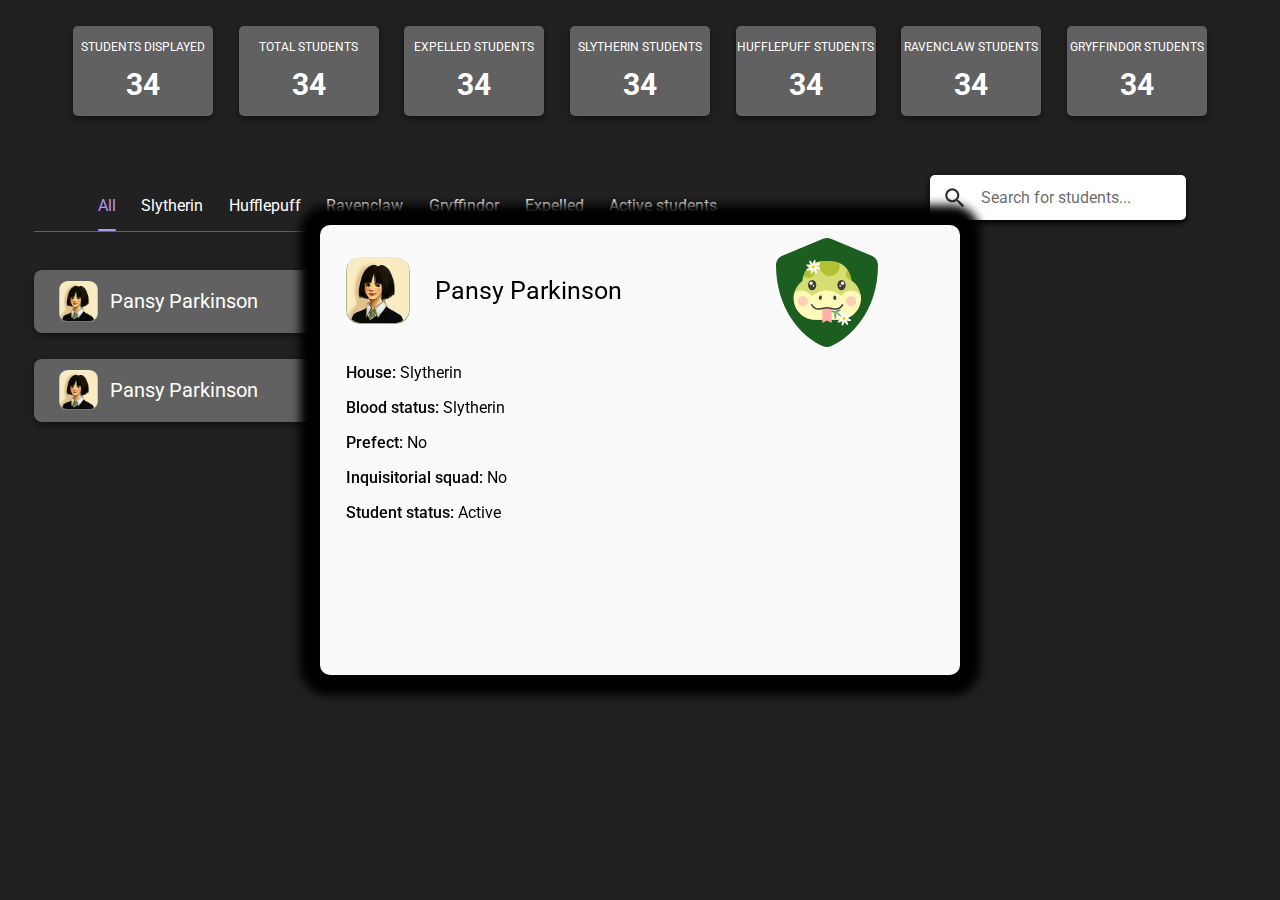
==== hogwarts-data/design.html @ 780675cd "modal content (fixed) done" ====
<!DOCTYPE html>
<html lang="en">
  <head>
    <meta charset="UTF-8" />
    <meta http-equiv="X-UA-Compatible" content="IE=edge" />
    <meta name="viewport" content="width=device-width, initial-scale=1.0" />
    <title>Hogwarts Student List</title>
    <link rel="stylesheet" href="design.css" />
  </head>
  <body>
    <header>
      <div class="hogwarts-info-wrap">
        <div class="hogwarts-info-box">
          <p class="hogwarts-info-title">STUDENTS DISPLAYED</p>
          <p class="hogwarts-info-number">34</p>
        </div>

        <div class="hogwarts-info-box">
          <p class="hogwarts-info-title">TOTAL STUDENTS</p>
          <p class="hogwarts-info-number">34</p>
        </div>

        <div class="hogwarts-info-box">
          <p class="hogwarts-info-title">EXPELLED STUDENTS</p>
          <p class="hogwarts-info-number">34</p>
        </div>

        <div class="hogwarts-info-box">
          <p class="hogwarts-info-title">SLYTHERIN STUDENTS</p>
          <p class="hogwarts-info-number">34</p>
        </div>

        <div class="hogwarts-info-box">
          <p class="hogwarts-info-title">HUFFLEPUFF STUDENTS</p>
          <p class="hogwarts-info-number">34</p>
        </div>

        <div class="hogwarts-info-box">
          <p class="hogwarts-info-title">RAVENCLAW STUDENTS</p>
          <p class="hogwarts-info-number">34</p>
        </div>

        <div class="hogwarts-info-box">
          <p class="hogwarts-info-title">GRYFFINDOR STUDENTS</p>
          <p class="hogwarts-info-number">34</p>
        </div>
      </div>
    </header>
    <main>
      <div class="category-search-wrap">
        <div class="student-category-wrap">
          <div class="student-category-line-wrap">
            <div class="student-category-list">
              <p class="category active-category">All</p>
              <p class="category">Slytherin</p>
              <p class="category">Hufflepuff</p>
              <p class="category">Ravenclaw</p>
              <p class="category">Gryffindor</p>
              <p class="category">Expelled</p>
              <p class="category">Active students</p>
            </div>
            <div class="category-line-under"></div>
          </div>
        </div>

        <div class="search-wrap">
          <div class="search-bar">
            <img src="images2/search.svg" class="search-icon" />
            <p class="search-text">Search for students...</p>
          </div>
        </div>
      </div>

      <div class="studentlist-wrap">
        <div class="student-box">
          <img class="student-pic" src="images/parkinson_p.png" />
          <p class="student-name">Pansy Parkinson</p>
          <p class="student-house">Slytherin</p>
        </div>
        <div class="student-box">
          <img class="student-pic" src="images/parkinson_p.png" />
          <p class="student-name">Pansy Parkinson</p>
          <p class="student-house">Slytherin</p>
        </div>
      </div>

      <div class="modal-wrap">
        <div class="modal-box">
          <div class="leftinfo-crestright">
            <div class="pic-name-wrap">
              <img src="images/parkinson_p.png" class="modal-student-pic" />
              <p class="modal-student-name">Pansy Parkinson</p>
            </div>

            <img src="images2/slytherin-crest.svg" class="house-crest" />
          </div>

          <div class="modal-info-wrap">
            <p class="modal-info">
              House: <span class="info-span">Slytherin</span>
            </p>

            <p class="modal-info">
              Blood status: <span class="info-span">Slytherin</span>
            </p>

            <p class="modal-info">Prefect: <span class="info-span">No</span></p>

            <p class="modal-info">
              Inquisitorial squad: <span class="info-span">No</span>
            </p>

            <p class="modal-info">
              Student status: <span class="info-span">Active</span>
            </p>
          </div>
        </div>
      </div>
    </main>
    <footer></footer>
  </body>
</html>
---- hogwarts-data/design.css ----
@import url("https://fonts.googleapis.com/css2?family=Roboto:wght@400;500;700&display=swap");

* {
  font-family: "Roboto", sans-serif;
}

body {
  background-color: #212121;
}

p {
  color: white;
}

.hogwarts-info-wrap {
  margin-top: 2vw;
  display: flex;
  gap: 2vw;
  justify-content: center;
  flex-wrap: wrap;
}

.hogwarts-info-box {
  background-color: #616161;
  border-radius: 5px;
  width: 10vw;
  min-width: 140px;
  height: 10vh;
  min-height: 80px;
  display: flex;
  justify-content: center;
  align-items: center;
  flex-direction: column;
  gap: 1vw;
  box-shadow: 0px 3px 6px rgba(0, 0, 0, 0.5);
}

.hogwarts-info-title {
  margin: 0;
  font-size: 12px;
  margin-top: 20px;
}

.hogwarts-info-number {
  margin: 0;
  font-weight: 700;
  font-size: 30px;
  margin-bottom: 20px;
}

.studentlist-wrap {
  margin-top: 3vw;
  margin-left: 2vw;
  display: flex;
  flex-direction: column;
  gap: 2vw;
}

.student-box {
  width: 60vw;
  height: 7vh;
  min-height: 50px;
  min-width: 500px;
  background-color: #616161;
  display: flex;
  justify-content: flex-start;
  align-items: center;
  gap: 1vw;
  border-radius: 8px;
  box-shadow: 0px 3px 6px rgba(0, 0, 0, 0.5);
}

.student-pic {
  width: 5%;
  height: auto;
  margin-left: 2vw;
}

.student-name,
.student-house {
  font-size: 20px;
}

.student-house {
  margin-left: 30vw;
}

.student-category-list {
  display: flex;
  gap: 2vw;
  margin-top: 5vw;
  margin-left: 7vw;
}
.category-line-under {
  background-color: #616161;
  width: 60vw;
  height: 1px;
  margin-left: 2vw;
}

.active-category {
  color: #b794f6;
  position: relative;
}

.active-category::after {
  content: "";
  position: absolute;
  width: 100%;
  height: 0.1rem;
  background-color: #b794f6;
  border-radius: 0.1rem;
  bottom: 0;
  left: 0;
  top: 2.1rem;
}

.search-bar {
  background-color: #ffffff;
  width: 20vw;
  height: 5vh;
  box-shadow: 0px 3px 6px rgb(0, 0, 0);
  border-radius: 5px;
  display: flex;
  justify-content: flex-start;
  align-items: center;
  gap: 1vw;
  margin: 0;
}

.search-icon {
  width: 2vw;
  height: auto;
  margin-left: 1vw;
}

.search-text {
  color: rgba(0, 0, 0, 0.6);
}

.category-search-wrap {
  display: flex;
  align-items: baseline;
  gap: 10vw;
}

.modal-wrap {
  position: fixed;
  display: flex;
  justify-content: center;
  align-items: center;
  width: 100vw;
  height: 100vh;
  top: 0;
  left: 0;
  /* top: 20vw;
  left: 25%; */
}

.modal-box {
  background-color: #fafafa;
  width: 50vw;
  height: 50vh;
  border-radius: 10px;
  /* margin-top: 20px; */
  box-shadow: 0px 0px 10px 20px black;
}

.pic-name-wrap {
  display: flex;
  align-items: center;
  gap: 2vw;
  margin-top: 1vh;
  margin-left: 2vw;
}

.modal-student-pic {
  width: 5vw;
  height: auto;
}

.modal-student-name {
  color: black;
  font-size: 25px;
}

.modal-info {
  margin-left: 2vw;
  color: black;
  font-weight: 500;
}

.info-span {
  font-weight: normal;
}

.house-crest {
  width: 8vw;
  height: auto;
  margin-top: 1vw;
}

.leftinfo-crestright {
  display: flex;
  gap: 12vw;
  align-items: center;
}
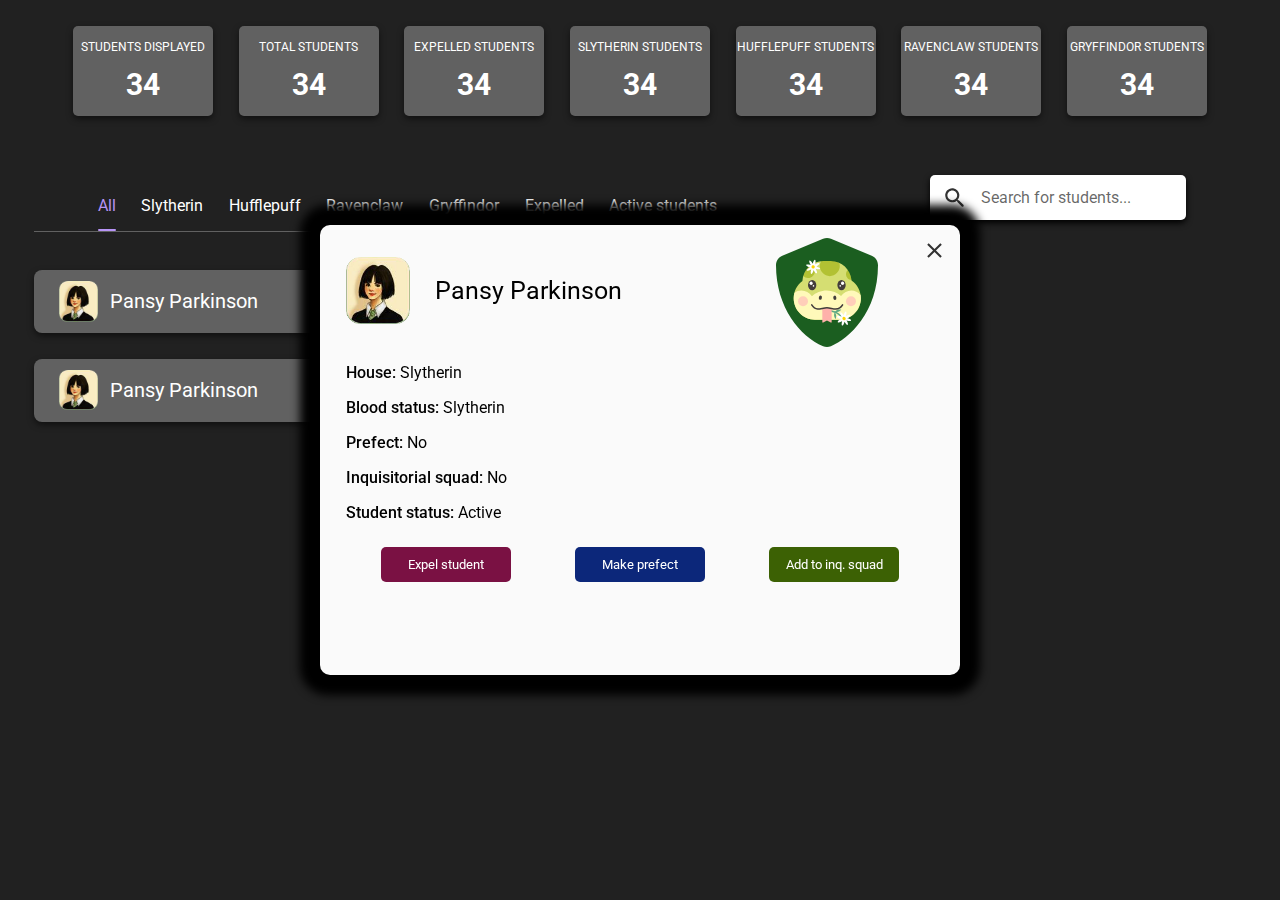
==== commit c579c558: "finalising modal design" ====
--- a/hogwarts-data/design.html
+++ b/hogwarts-data/design.html
@@ -95,6 +95,8 @@
             <img src="images2/slytherin-crest.svg" class="house-crest" />
           </div>
 
+          <img src="images2/close.svg" class="close-button" />
+
           <div class="modal-info-wrap">
             <p class="modal-info">
               House: <span class="info-span">Slytherin</span>
@@ -114,6 +116,12 @@
               Student status: <span class="info-span">Active</span>
             </p>
           </div>
+
+          <div class="modal-button-wrap">
+            <button class="expel-button">Expel student</button>
+            <button class="prefect-button">Make prefect</button>
+            <button class="inquisitorial-button">Add to inq. squad</button>
+          </div>
         </div>
       </div>
     </main>
--- a/hogwarts-data/design.css
+++ b/hogwarts-data/design.css
@@ -164,6 +164,7 @@
   border-radius: 10px;
   /* margin-top: 20px; */
   box-shadow: 0px 0px 10px 20px black;
+  position: relative;
 }
 
 .pic-name-wrap {
@@ -182,6 +183,7 @@
 .modal-student-name {
   color: black;
   font-size: 25px;
+  margin: 0;
 }
 
 .modal-info {
@@ -205,3 +207,46 @@
   gap: 12vw;
   align-items: center;
 }
+
+.close-button {
+  width: 2vw;
+  height: auto;
+  top: 1vw;
+  right: 1vw;
+  position: absolute;
+}
+
+.modal-button-wrap {
+  margin-top: 2vw;
+  display: flex;
+  justify-content: center;
+  align-items: center;
+  gap: 5vw;
+}
+
+.expel-button {
+  border: none;
+  width: 130px;
+  height: 35px;
+  border-radius: 5px;
+  background-color: #7a1143;
+  color: white;
+}
+
+.prefect-button {
+  border: none;
+  width: 130px;
+  height: 35px;
+  border-radius: 5px;
+  background-color: #0c277a;
+  color: white;
+}
+
+.inquisitorial-button {
+  border: none;
+  width: 130px;
+  height: 35px;
+  border-radius: 5px;
+  background-color: #3c6104;
+  color: white;
+}
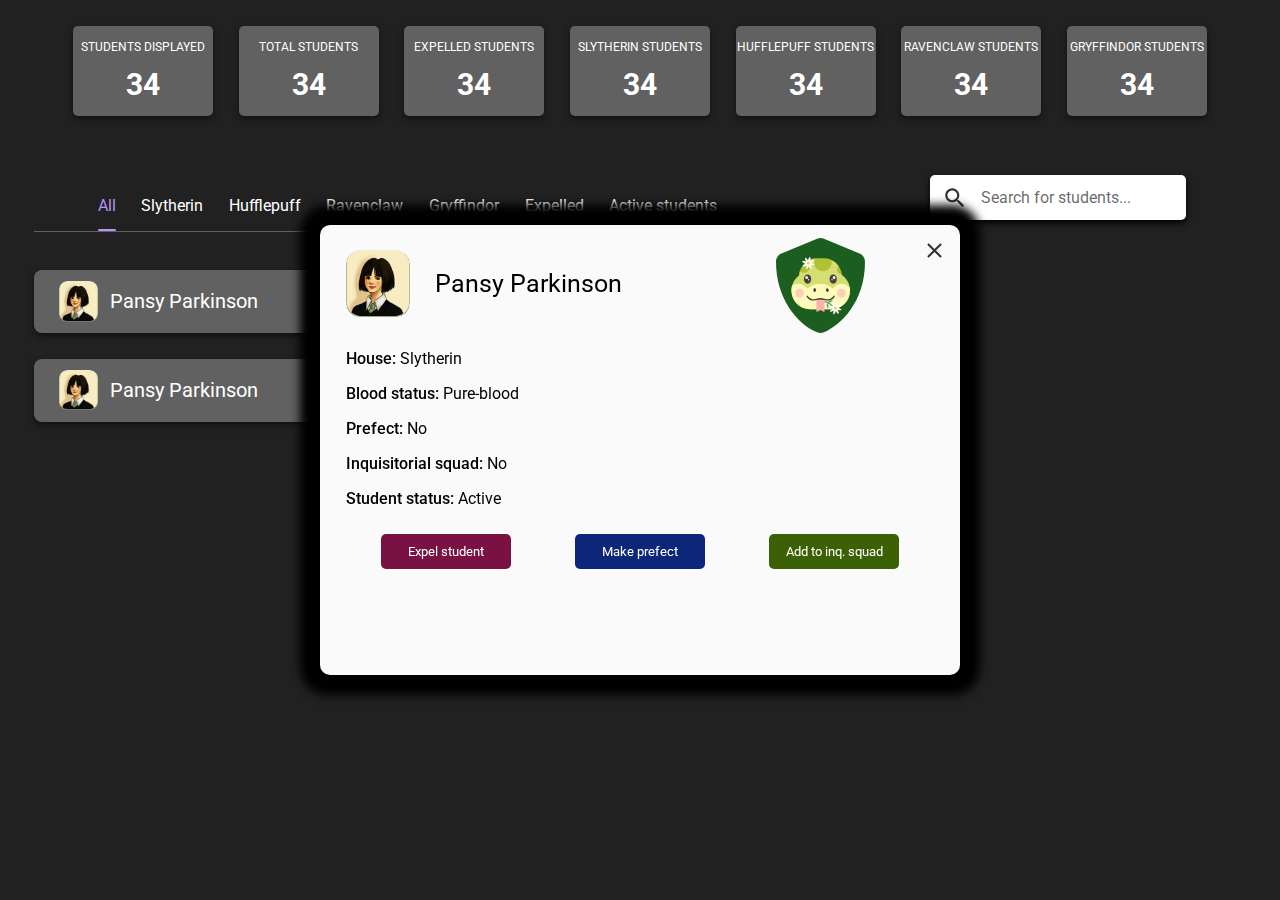
==== commit d30aa162: "small update" ====
--- a/hogwarts-data/design.html
+++ b/hogwarts-data/design.html
@@ -103,7 +103,7 @@
             </p>
 
             <p class="modal-info">
-              Blood status: <span class="info-span">Slytherin</span>
+              Blood status: <span class="info-span">Pure-blood</span>
             </p>
 
             <p class="modal-info">Prefect: <span class="info-span">No</span></p>
--- a/hogwarts-data/design.css
+++ b/hogwarts-data/design.css
@@ -197,7 +197,7 @@
 }
 
 .house-crest {
-  width: 8vw;
+  width: 7vw;
   height: auto;
   margin-top: 1vw;
 }
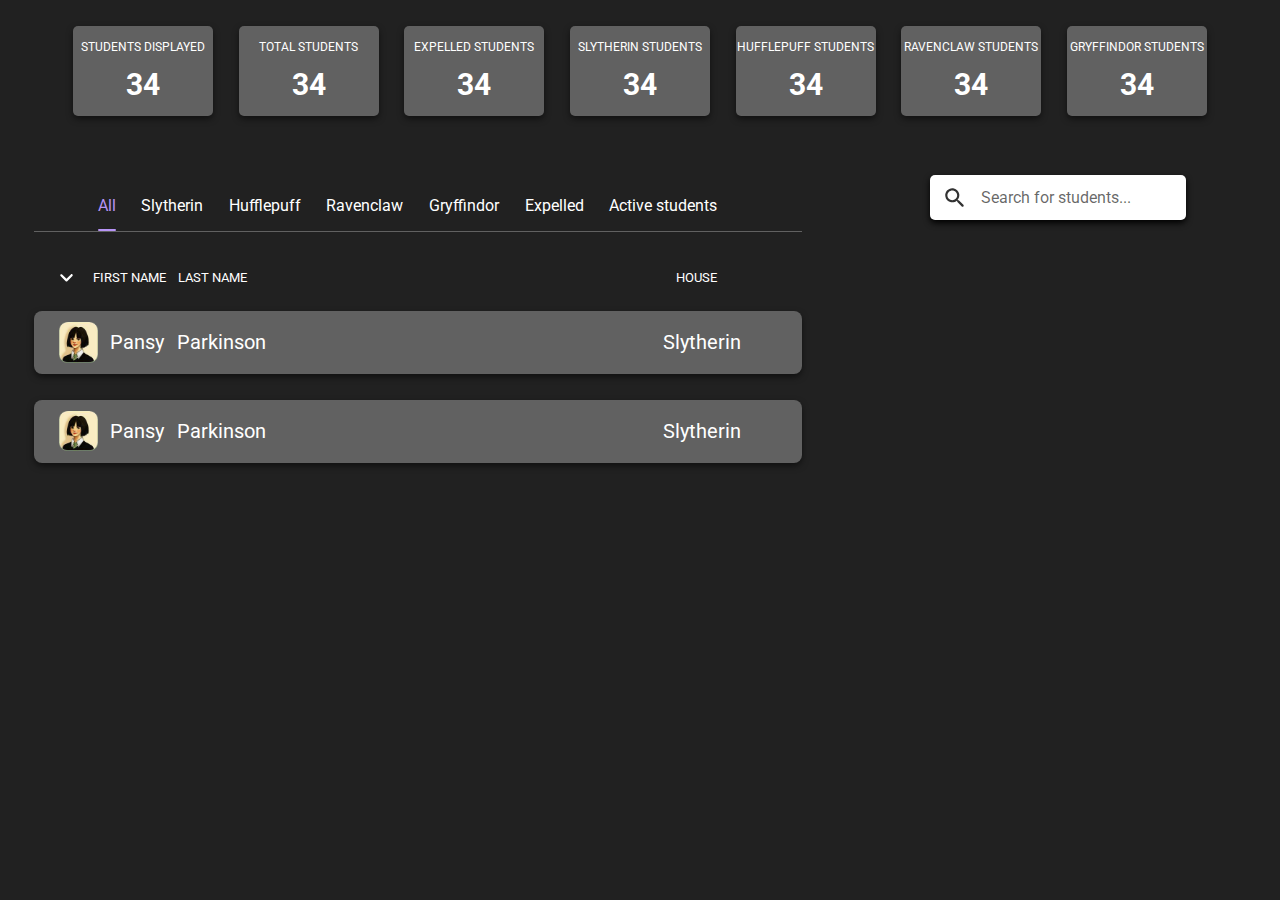
==== commit c0cf6275: "adding the sort design" ====
--- a/hogwarts-data/design.html
+++ b/hogwarts-data/design.html
@@ -71,20 +71,29 @@
         </div>
       </div>
 
+      <div class="sort-wrap">
+        <img src="images2/arrowdown.svg" class="arrow" />
+        <p class="first-name-sort">FIRST NAME</p>
+        <p class="last-name-sort">LAST NAME</p>
+        <p class="house-sort">HOUSE</p>
+      </div>
+
       <div class="studentlist-wrap">
         <div class="student-box">
           <img class="student-pic" src="images/parkinson_p.png" />
-          <p class="student-name">Pansy Parkinson</p>
+          <p class="student-firstname">Pansy</p>
+          <p class="student-lastname">Parkinson</p>
           <p class="student-house">Slytherin</p>
         </div>
         <div class="student-box">
           <img class="student-pic" src="images/parkinson_p.png" />
-          <p class="student-name">Pansy Parkinson</p>
+          <p class="student-firstname">Pansy</p>
+          <p class="student-lastname">Parkinson</p>
           <p class="student-house">Slytherin</p>
         </div>
       </div>
 
-      <div class="modal-wrap">
+      <!-- <div class="modal-wrap">
         <div class="modal-box">
           <div class="leftinfo-crestright">
             <div class="pic-name-wrap">
@@ -123,7 +132,7 @@
             <button class="inquisitorial-button">Add to inq. squad</button>
           </div>
         </div>
-      </div>
+      </div> -->
     </main>
     <footer></footer>
   </body>
--- a/hogwarts-data/design.css
+++ b/hogwarts-data/design.css
@@ -49,7 +49,7 @@
 }
 
 .studentlist-wrap {
-  margin-top: 3vw;
+  margin-top: 1vw;
   margin-left: 2vw;
   display: flex;
   flex-direction: column;
@@ -76,7 +76,8 @@
   margin-left: 2vw;
 }
 
-.student-name,
+.student-firstname,
+.student-lastname,
 .student-house {
   font-size: 20px;
 }
@@ -144,6 +145,31 @@
   gap: 10vw;
 }
 
+.sort-wrap {
+  display: flex;
+  margin-left: 3.5vw;
+  margin-top: 2vw;
+  align-items: center;
+}
+
+.first-name-sort,
+.last-name-sort,
+.house-sort {
+  font-size: 13px;
+}
+
+.first-name-sort {
+  margin-left: 1vw;
+}
+
+.last-name-sort {
+  margin-left: 1vw;
+}
+
+.house-sort {
+  margin-left: 33.5vw;
+}
+
 .modal-wrap {
   position: fixed;
   display: flex;
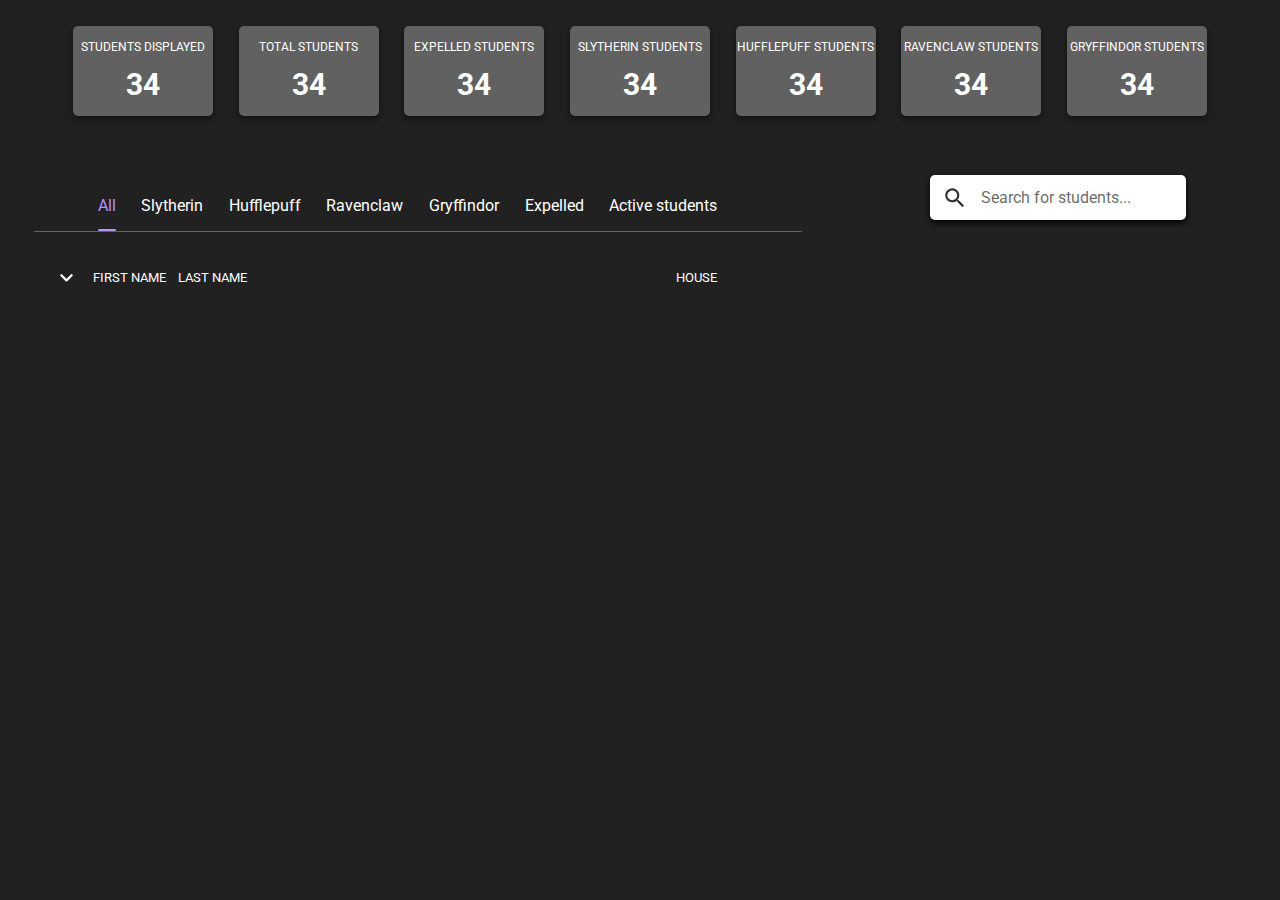
==== commit 4cbd7f3d: "worked on filtering, sorting, and a bit on the modal" ====
--- a/hogwarts-data/design.html
+++ b/hogwarts-data/design.html
@@ -51,13 +51,13 @@
         <div class="student-category-wrap">
           <div class="student-category-line-wrap">
             <div class="student-category-list">
-              <p class="category active-category">All</p>
-              <p class="category">Slytherin</p>
-              <p class="category">Hufflepuff</p>
-              <p class="category">Ravenclaw</p>
-              <p class="category">Gryffindor</p>
-              <p class="category">Expelled</p>
-              <p class="category">Active students</p>
+              <p class="category active-category filter-all">All</p>
+              <p class="category filter-slytherin">Slytherin</p>
+              <p class="category filter-hufflepuff">Hufflepuff</p>
+              <p class="category filter-ravenclaw">Ravenclaw</p>
+              <p class="category filter-gryffindor">Gryffindor</p>
+              <p class="category filter-expelled">Expelled</p>
+              <p class="category filter-active">Active students</p>
             </div>
             <div class="category-line-under"></div>
           </div>
@@ -78,27 +78,25 @@
         <p class="house-sort">HOUSE</p>
       </div>
 
-      <div class="studentlist-wrap">
-        <div class="student-box">
-          <img class="student-pic" src="images/parkinson_p.png" />
-          <p class="student-firstname">Pansy</p>
-          <p class="student-lastname">Parkinson</p>
-          <p class="student-house">Slytherin</p>
+      <div class="student-template-wrap"></div>
+      <template class="student-template">
+        <div class="studentlist-wrap">
+          <div class="student-box">
+            <img class="student-pic" src="images/parkinson_p.png" />
+            <p class="student-firstname">Pansy</p>
+            <p class="student-lastname">Parkinson</p>
+            <p class="student-house">Slytherin</p>
+          </div>
         </div>
-        <div class="student-box">
-          <img class="student-pic" src="images/parkinson_p.png" />
-          <p class="student-firstname">Pansy</p>
-          <p class="student-lastname">Parkinson</p>
-          <p class="student-house">Slytherin</p>
-        </div>
-      </div>
+      </template>
 
-      <!-- <div class="modal-wrap">
+      <div class="modal-wrap popuphidden">
         <div class="modal-box">
           <div class="leftinfo-crestright">
             <div class="pic-name-wrap">
               <img src="images/parkinson_p.png" class="modal-student-pic" />
-              <p class="modal-student-name">Pansy Parkinson</p>
+              <p class="modal-student-firstname">A</p>
+              <p class="modal-student-lastname">B</p>
             </div>
 
             <img src="images2/slytherin-crest.svg" class="house-crest" />
@@ -132,8 +130,10 @@
             <button class="inquisitorial-button">Add to inq. squad</button>
           </div>
         </div>
-      </div> -->
+      </div>
     </main>
     <footer></footer>
   </body>
+
+  <script src="script.js"></script>
 </html>
--- a/hogwarts-data/design.css
+++ b/hogwarts-data/design.css
@@ -206,7 +206,8 @@
   height: auto;
 }
 
-.modal-student-name {
+.modal-student-firstname,
+.modal-student-lastname {
   color: black;
   font-size: 25px;
   margin: 0;
@@ -276,3 +277,7 @@
   background-color: #3c6104;
   color: white;
 }
+
+.popuphidden {
+  display: none;
+}
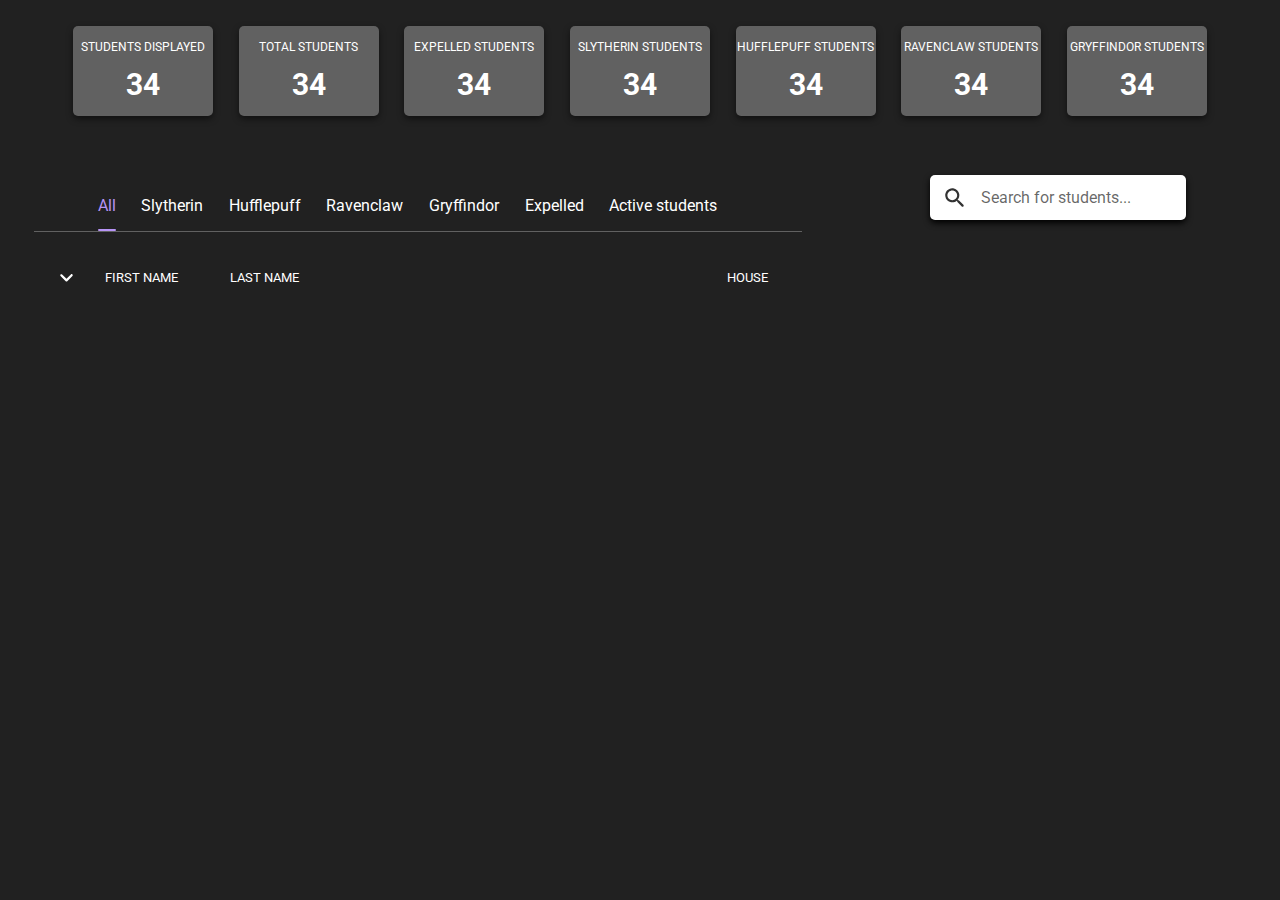
==== commit 2f24a96b: "fixing some interface bugs" ====
--- a/hogwarts-data/design.html
+++ b/hogwarts-data/design.html
@@ -81,11 +81,15 @@
       <div class="student-template-wrap"></div>
       <template class="student-template">
         <div class="studentlist-wrap">
-          <div class="student-box">
-            <img class="student-pic" src="images/parkinson_p.png" />
-            <p class="student-firstname">Pansy</p>
-            <p class="student-lastname">Parkinson</p>
-            <p class="student-house">Slytherin</p>
+          <div class="student-box-wrap">
+            <div class="student-box">
+              <div class="pic-name-div">
+                <img class="student-pic" src="images/parkinson_p.png" />
+                <p class="student-firstname">Pansy</p>
+                <p class="student-lastname">Parkinson</p>
+              </div>
+              <p class="student-house">Slytherin</p>
+            </div>
           </div>
         </div>
       </template>
--- a/hogwarts-data/design.css
+++ b/hogwarts-data/design.css
@@ -56,23 +56,35 @@
   gap: 2vw;
 }
 
+.student-box-wrap {
+  display: flex;
+  align-items: flex-end;
+  box-sizing: border-box;
+}
+
+.pic-name-div {
+  display: flex;
+  gap: 15px;
+  align-items: center;
+}
+
 .student-box {
   width: 60vw;
   height: 7vh;
   min-height: 50px;
   min-width: 500px;
+  padding-right: 50px;
   background-color: #616161;
   display: flex;
-  justify-content: flex-start;
-  align-items: center;
-  gap: 1vw;
+  justify-content: space-between;
+  align-items: center;
   border-radius: 8px;
   box-shadow: 0px 3px 6px rgba(0, 0, 0, 0.5);
 }
 
 .student-pic {
-  width: 5%;
-  height: auto;
+  width: 40px;
+  height: 40px;
   margin-left: 2vw;
 }
 
@@ -82,8 +94,16 @@
   font-size: 20px;
 }
 
+.student-firstname {
+  width: 100px;
+}
+
+.student-lastname {
+  width: 150px;
+}
+
 .student-house {
-  margin-left: 30vw;
+  margin-left: 25vw;
 }
 
 .student-category-list {
@@ -159,11 +179,11 @@
 }
 
 .first-name-sort {
-  margin-left: 1vw;
+  margin-left: 2vw;
 }
 
 .last-name-sort {
-  margin-left: 1vw;
+  margin-left: 4vw;
 }
 
 .house-sort {
@@ -281,3 +301,7 @@
 .popuphidden {
   display: none;
 }
+
+footer {
+  margin-top: 50px;
+}
